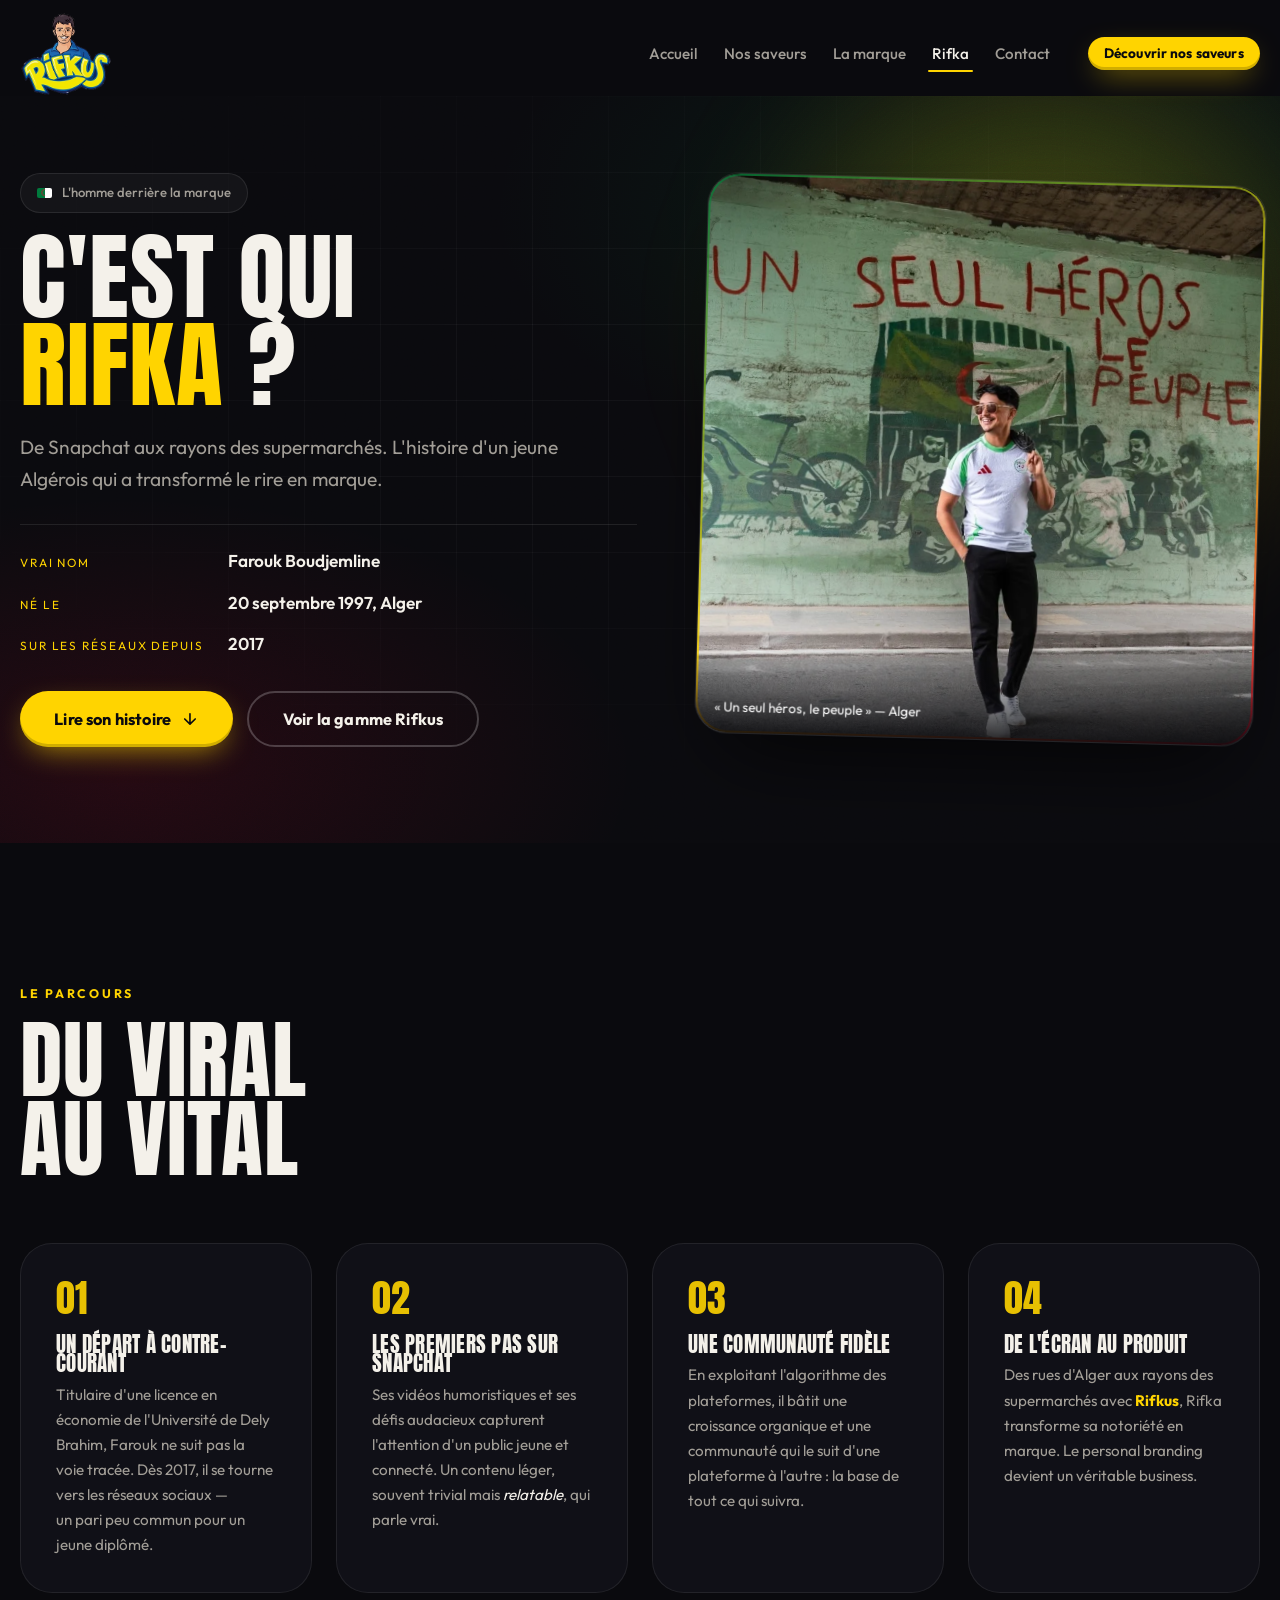
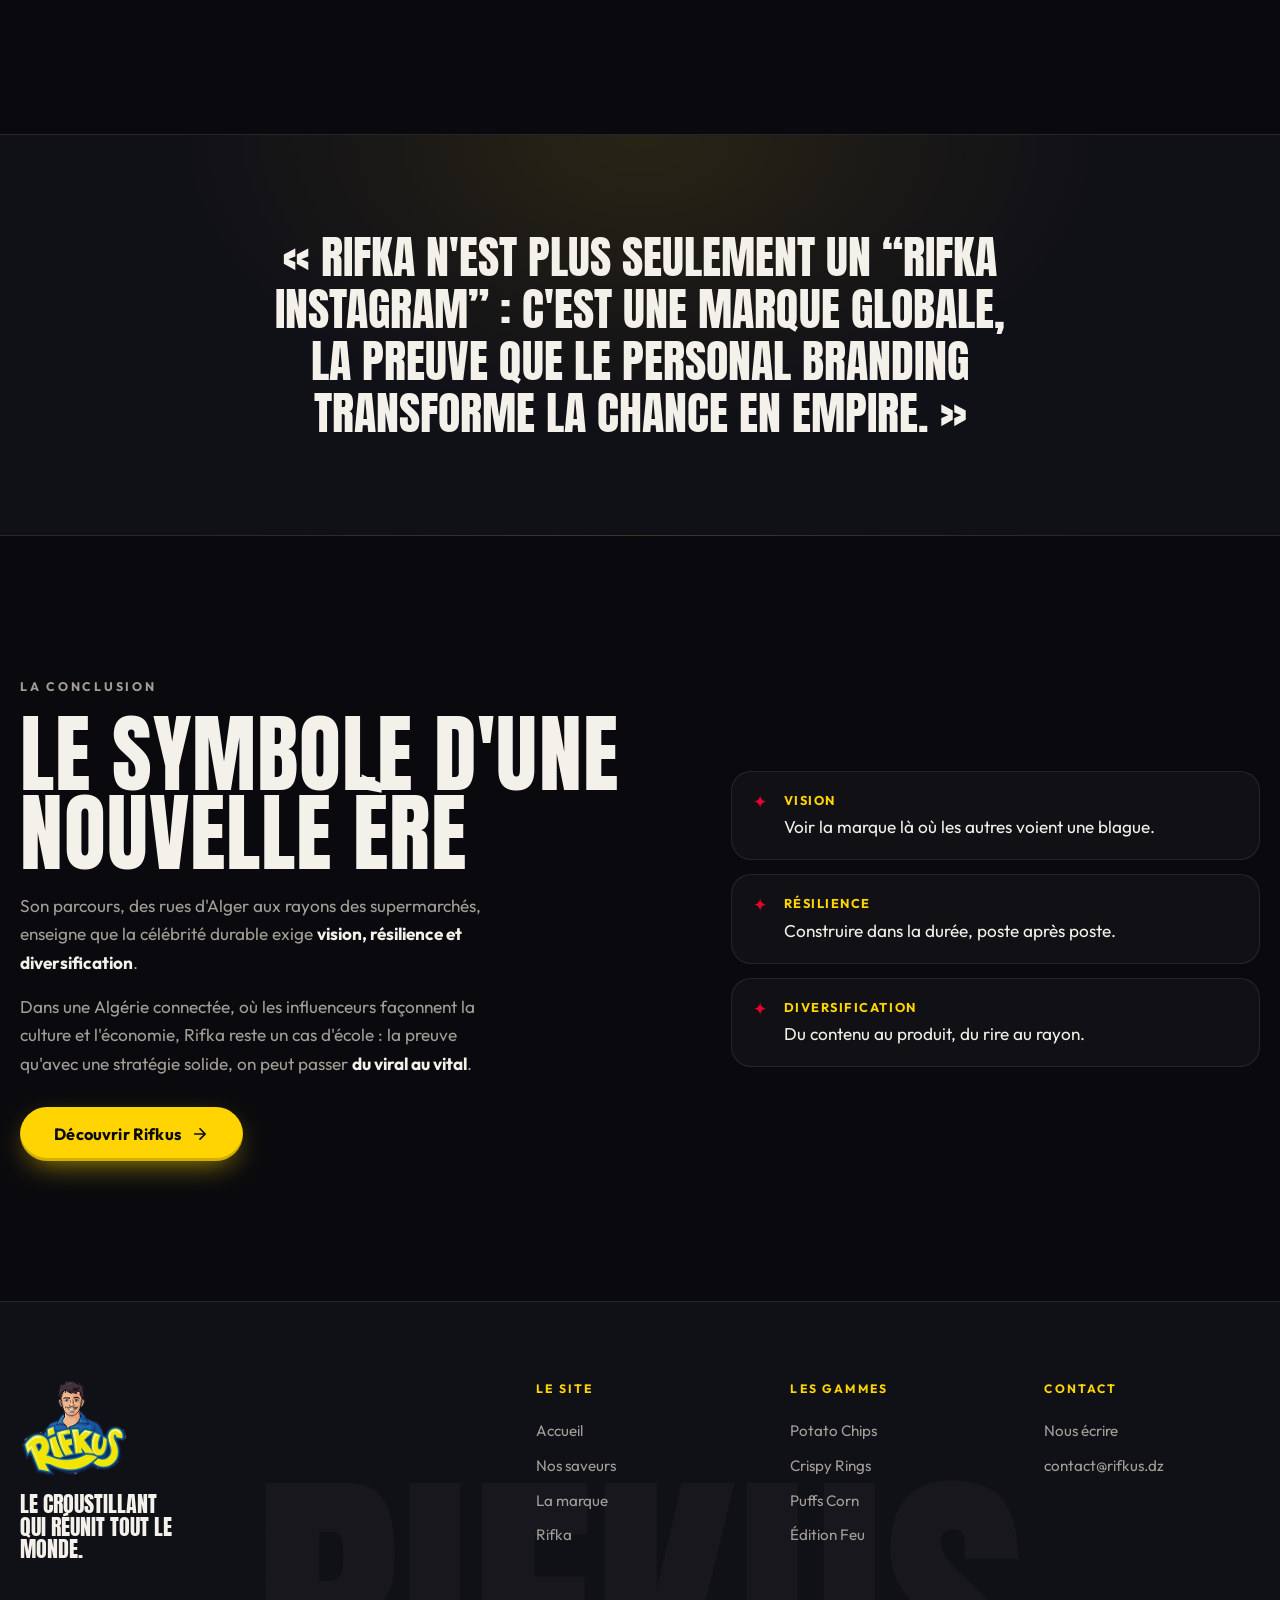
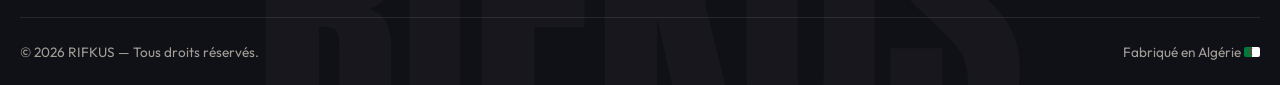
==== rifka.html @ 6d015efa "Ajoute une page dédiée au fondateur Rifka Nouvelle page rifka.html (+ rifka.css, rifka.js) racontant" ====
<!DOCTYPE html>
<html lang="fr">
<head>
<meta charset="utf-8">
<meta name="viewport" content="width=device-width, initial-scale=1, viewport-fit=cover">
<title>Rifka — Le fondateur de RIFKUS</title>
<meta name="description" content="Farouk Boudjemline, alias Rifka : de Snapchat aux rayons des supermarchés avec RIFKUS. L'histoire du créateur derrière la marque.">
<meta name="theme-color" content="#0B0B0F">

<meta property="og:type" content="profile">
<meta property="og:site_name" content="RIFKUS">
<meta property="og:title" content="Rifka — Le fondateur de RIFKUS">
<meta property="og:description" content="De Snapchat aux rayons des supermarchés avec RIFKUS. L'histoire de Farouk Boudjemline, alias Rifka.">
<meta property="og:image" content="assets/img/kv/rifka-portrait.webp">
<meta property="og:locale" content="fr_DZ">

<link rel="icon" href="assets/img/favicon.svg" type="image/svg+xml">
<link rel="apple-touch-icon" href="assets/img/logo-rifkus.webp">

<link rel="preconnect" href="https://fonts.googleapis.com">
<link rel="preconnect" href="https://fonts.gstatic.com" crossorigin>
<link rel="preload" as="image" href="assets/img/kv/rifka-portrait.webp" fetchpriority="high">
<link href="https://fonts.googleapis.com/css2?family=Anton&family=Outfit:wght@300;400;500;600;700;800&display=swap" rel="stylesheet">

<link rel="stylesheet" href="assets/css/base.css">
<link rel="stylesheet" href="assets/css/layout.css">
<link rel="stylesheet" href="assets/css/sections.css">
<link rel="stylesheet" href="assets/css/rifka.css">

<script type="application/ld+json">
{
  "@context": "https://schema.org",
  "@type": "Person",
  "name": "Farouk Boudjemline",
  "alternateName": "Rifka",
  "birthDate": "1997-09-20",
  "birthPlace": "Alger, Algérie",
  "nationality": "DZ",
  "jobTitle": "Créateur de contenu et fondateur de RIFKUS",
  "alumniOf": "Université de Dely Brahim",
  "image": "assets/img/kv/rifka-portrait.webp"
}
</script>
</head>

<body class="page-rifka">

<a class="skip-link" href="#bio">Aller au contenu</a>

<!-- ══════════════════════════════ NAVBAR ══════════════════════════════ -->
<header class="nav is-stuck" id="nav">
  <div class="nav__inner shell">
    <a class="nav__brand" href="index.html" aria-label="RIFKUS — accueil">
      <img src="assets/img/logo-rifkus.webp" alt="RIFKUS" width="249" height="226">
    </a>

    <nav class="nav__links" id="navLinks" aria-label="Navigation principale">
      <a href="index.html" class="nav__link">Accueil</a>
      <a href="index.html#saveurs" class="nav__link">Nos saveurs</a>
      <a href="index.html#marque" class="nav__link">La marque</a>
      <a href="rifka.html" class="nav__link is-active">Rifka</a>
      <a href="index.html#contact" class="nav__link">Contact</a>
      <a href="index.html#saveurs" class="btn btn--primary btn--sm nav__cta">Découvrir nos saveurs</a>
    </nav>

    <button class="nav__burger" id="navBurger" aria-label="Ouvrir le menu" aria-expanded="false" aria-controls="navLinks">
      <span></span><span></span><span></span>
    </button>
  </div>
</header>

<main>

<!-- ═══════════════════════════════ HERO ═══════════════════════════════ -->
<section class="rifka-hero" id="accueil">
  <div class="hero__glow" aria-hidden="true"></div>
  <div class="hero__grid-lines" aria-hidden="true"></div>

  <div class="shell rifka-hero__inner">
    <div class="rifka-hero__copy">
      <p class="rifka-hero__eyebrow anim" data-anim="up">
        <span class="flag" aria-hidden="true"></span> L'homme derrière la marque
      </p>
      <h1 class="rifka-hero__title anim" data-anim="chars" data-delay="60">
        C'est qui<br><em>Rifka</em>&nbsp;?
      </h1>
      <p class="rifka-hero__sub anim" data-anim="up" data-delay="380">
        De Snapchat aux rayons des supermarchés. L'histoire d'un jeune Algérois
        qui a transformé le rire en marque.
      </p>
      <dl class="rifka-facts anim" data-anim="up" data-delay="460">
        <div><dt>Vrai nom</dt><dd>Farouk Boudjemline</dd></div>
        <div><dt>Né le</dt><dd>20 septembre 1997, Alger</dd></div>
        <div><dt>Sur les réseaux depuis</dt><dd>2017</dd></div>
      </dl>
      <div class="rifka-hero__actions anim" data-anim="up" data-delay="540">
        <a href="#bio" class="btn btn--primary btn--lg magnetic">
          Lire son histoire
          <svg viewBox="0 0 24 24" aria-hidden="true"><path d="M12 5v13M5 12l7 7 7-7"/></svg>
        </a>
        <a href="index.html#saveurs" class="btn btn--ghost btn--lg">Voir la gamme Rifkus</a>
      </div>
    </div>

    <figure class="rifka-hero__photo anim" data-anim="card" data-delay="200">
      <img src="assets/img/kv/rifka-portrait.webp"
           alt="Rifka devant la fresque « Un seul héros, le peuple » à Alger"
           width="814" height="817" fetchpriority="high">
      <figcaption>« Un seul héros, le peuple » — Alger</figcaption>
    </figure>
  </div>
</section>

<!-- ═════════════════════════════ BIOGRAPHIE ═════════════════════════════ -->
<section class="rifka-bio section" id="bio">
  <div class="shell">
    <header class="section__head">
      <p class="section__kicker anim" data-anim="up">Le parcours</p>
      <h2 class="section__title anim" data-anim="words">Du viral<br>au vital</h2>
    </header>

    <div class="rifka-bio__grid">
      <article class="rifka-step anim" data-anim="card">
        <span class="rifka-step__num" aria-hidden="true">01</span>
        <h3>Un départ à contre-courant</h3>
        <p>
          Titulaire d'une licence en économie de l'Université de Dely Brahim,
          Farouk ne suit pas la voie tracée. Dès 2017, il se tourne vers les
          réseaux sociaux&nbsp;— un pari peu commun pour un jeune diplômé.
        </p>
      </article>

      <article class="rifka-step anim" data-anim="card" data-delay="90">
        <span class="rifka-step__num" aria-hidden="true">02</span>
        <h3>Les premiers pas sur Snapchat</h3>
        <p>
          Ses vidéos humoristiques et ses défis audacieux capturent l'attention
          d'un public jeune et connecté. Un contenu léger, souvent trivial mais
          <em>relatable</em>, qui parle vrai.
        </p>
      </article>

      <article class="rifka-step anim" data-anim="card" data-delay="180">
        <span class="rifka-step__num" aria-hidden="true">03</span>
        <h3>Une communauté fidèle</h3>
        <p>
          En exploitant l'algorithme des plateformes, il bâtit une croissance
          organique et une communauté qui le suit d'une plateforme à l'autre&nbsp;:
          la base de tout ce qui suivra.
        </p>
      </article>

      <article class="rifka-step anim" data-anim="card" data-delay="270">
        <span class="rifka-step__num" aria-hidden="true">04</span>
        <h3>De l'écran au produit</h3>
        <p>
          Des rues d'Alger aux rayons des supermarchés avec <strong>Rifkus</strong>,
          Rifka transforme sa notoriété en marque. Le personal branding devient
          un véritable business.
        </p>
      </article>
    </div>
  </div>
</section>

<!-- ══════════════════════════════ CITATION ══════════════════════════════ -->
<section class="rifka-quote">
  <div class="shell">
    <blockquote class="anim" data-anim="up">
      « Rifka n'est plus seulement un “Rifka Instagram”&nbsp;: c'est une marque
      globale, la preuve que le personal branding transforme la chance en empire. »
    </blockquote>
  </div>
</section>

<!-- ═══════════════════════════════ SYMBOLE ═══════════════════════════════ -->
<section class="rifka-symbole section">
  <div class="shell rifka-symbole__inner">
    <div class="rifka-symbole__text anim" data-anim="up">
      <p class="section__kicker">La conclusion</p>
      <h2 class="section__title">Le symbole d'une<br>nouvelle ère</h2>
      <p>
        Son parcours, des rues d'Alger aux rayons des supermarchés, enseigne
        que la célébrité durable exige <strong>vision, résilience et
        diversification</strong>.
      </p>
      <p>
        Dans une Algérie connectée, où les influenceurs façonnent la culture et
        l'économie, Rifka reste un cas d'école&nbsp;: la preuve qu'avec une
        stratégie solide, on peut passer <strong>du viral au vital</strong>.
      </p>
      <a href="index.html#saveurs" class="btn btn--primary btn--lg magnetic">
        Découvrir Rifkus
        <svg viewBox="0 0 24 24" aria-hidden="true"><path d="M5 12h13M12 5l7 7-7 7"/></svg>
      </a>
    </div>

    <ul class="rifka-values anim" data-anim="card" data-delay="120">
      <li><span aria-hidden="true">✦</span><div><strong>Vision</strong>Voir la marque là où les autres voient une blague.</div></li>
      <li><span aria-hidden="true">✦</span><div><strong>Résilience</strong>Construire dans la durée, poste après poste.</div></li>
      <li><span aria-hidden="true">✦</span><div><strong>Diversification</strong>Du contenu au produit, du rire au rayon.</div></li>
    </ul>
  </div>
</section>

</main>

<!-- ═══════════════════════════════ FOOTER ═══════════════════════════════ -->
<footer class="footer">
  <div class="shell footer__inner">
    <div class="footer__brand">
      <img src="assets/img/logo-rifkus.webp" alt="RIFKUS" width="249" height="226" loading="lazy">
      <p>Le croustillant qui réunit tout le monde.</p>
    </div>
    <nav class="footer__nav" aria-label="Pied de page">
      <div>
        <h4>Le site</h4>
        <a href="index.html">Accueil</a>
        <a href="index.html#saveurs">Nos saveurs</a>
        <a href="index.html#marque">La marque</a>
        <a href="rifka.html">Rifka</a>
      </div>
      <div>
        <h4>Les gammes</h4>
        <a href="index.html#saveurs">Potato Chips</a>
        <a href="index.html#saveurs">Crispy Rings</a>
        <a href="index.html#saveurs">Puffs Corn</a>
        <a href="index.html#saveurs">Édition Feu</a>
      </div>
      <div>
        <h4>Contact</h4>
        <a href="index.html#contact">Nous écrire</a>
        <a href="mailto:contact@rifkus.dz">contact@rifkus.dz</a>
      </div>
    </nav>
  </div>
  <div class="shell footer__bottom">
    <p>© <span id="year">2026</span> RIFKUS — Tous droits réservés.</p>
    <p class="footer__made">Fabriqué en Algérie <span class="flag" aria-hidden="true"></span></p>
  </div>
</footer>

<script src="assets/js/ui.js"></script>
<script src="assets/js/nav.js"></script>
<script src="assets/js/rifka.js"></script>
</body>
</html>
---- assets/css/base.css ----
/* ═══════════════════════════════════════════════════════════════════════
   RIFKUS — base
   Jetons de design, remise à zéro, typographie, boutons, utilitaires.
   ═══════════════════════════════════════════════════════════════════════ */

:root {
  /* — couleurs de marque, relevées sur le packaging — */
  --yellow:      #FFD400;
  --yellow-soft: #FFE86B;
  --blue:        #0F5FD1;
  --blue-deep:   #062E6B;
  --red:         #E4032E;

  /* — neutres — */
  --ink:         #0A0A0E;
  --ink-2:       #101017;
  --ink-3:       #17171F;
  --cream:       #FFF6E7;
  --cream-2:     #F6E9D4;
  --white:       #FFFFFF;

  /* — sémantique (mode sombre par défaut) — */
  --bg:          var(--ink);
  --surface:     var(--ink-2);
  --text:        #F4F1EA;
  --text-dim:    #A29E97;
  --line:        rgb(255 255 255 / .09);

  /* — rythme — */
  --shell:       1240px;
  --gap:         clamp(1rem, 2.4vw, 1.75rem);
  --section-y:   clamp(4.5rem, 11vw, 9rem);
  --r-sm:        12px;
  --r-md:        20px;
  --r-lg:        32px;
  --r-xl:        44px;

  /* — mouvement — */
  --ease:        cubic-bezier(.22, 1, .36, 1);
  --ease-out:    cubic-bezier(.16, 1, .3, 1);
  --dur:         .55s;

  /* — élévation — */
  --shadow-sm:   0 2px 8px rgb(0 0 0 / .25);
  --shadow-md:   0 18px 40px -18px rgb(0 0 0 / .65);
  --shadow-lg:   0 40px 90px -30px rgb(0 0 0 / .8);

  /* grain, réutilisé en superposition sur les grands aplats */
  --noise: url("data:image/svg+xml,%3Csvg xmlns='http://www.w3.org/2000/svg' width='180' height='180'%3E%3Cfilter id='n'%3E%3CfeTurbulence type='fractalNoise' baseFrequency='.85' numOctaves='3' stitchTiles='stitch'/%3E%3C/filter%3E%3Crect width='100%25' height='100%25' filter='url(%23n)' opacity='.35'/%3E%3C/svg%3E");
}

/* ─────────────────────────── remise à zéro ─────────────────────────── */

*, *::before, *::after { box-sizing: border-box; }

* { margin: 0; }

html {
  -webkit-text-size-adjust: 100%;
  scroll-behavior: smooth;
  scroll-padding-top: 88px;
  /* le bandeau incliné déborde volontairement : on rogne sans créer de
     conteneur de défilement (contrairement à `hidden`) */
  overflow-x: clip;
}

body {
  background: var(--bg);
  color: var(--text);
  font: 400 clamp(1rem, .96rem + .2vw, 1.075rem)/1.65 'Outfit', system-ui, -apple-system, 'Segoe UI', Roboto, sans-serif;
  -webkit-font-smoothing: antialiased;
  text-rendering: optimizeLegibility;
  /* `clip` et non `hidden` : `hidden` ferait du body un conteneur de
     défilement, ce qui casserait `position: sticky` sur ses descendants */
  overflow-x: clip;
}

body.is-locked { overflow: hidden; }

img, svg, video, canvas { display: block; max-width: 100%; }
img { height: auto; }

/* indispensable : sans cela un `display:grid/flex` défini plus bas écrase la
   règle navigateur `[hidden] { display:none }` et l'élément reste affiché */
[hidden] { display: none !important; }

button, input, select, textarea { font: inherit; color: inherit; }
button { background: none; border: 0; cursor: pointer; }

a { color: inherit; text-decoration: none; }

ul, ol { list-style: none; padding: 0; }

:focus-visible {
  outline: 3px solid var(--yellow);
  outline-offset: 3px;
  border-radius: 4px;
}

::selection { background: var(--yellow); color: var(--ink); }

/* ───────────────────────────── typographie ───────────────────────────── */

.display,
h1, h2, h3,
.section__title,
.hero__title {
  font-family: 'Anton', 'Arial Narrow', 'Haettenschweiler', Impact, sans-serif;
  font-weight: 400;
  line-height: .92;
  letter-spacing: .012em;
  text-transform: uppercase;
}

h4 { font-family: 'Outfit', sans-serif; }

/* ───────────────────────────── enveloppe ───────────────────────────── */

.shell {
  width: min(100% - 2.5rem, var(--shell));
  margin-inline: auto;
}

.section { padding-block: var(--section-y); position: relative; }

.section__head { max-width: 46rem; margin-bottom: clamp(2.5rem, 5vw, 4rem); }
.section__head--center { margin-inline: auto; text-align: center; }

.section__kicker {
  font-size: .78rem;
  font-weight: 700;
  letter-spacing: .22em;
  text-transform: uppercase;
  color: var(--yellow);
  margin-bottom: 1rem;
}

.section__title {
  font-size: clamp(2.6rem, 7.4vw, 5.4rem);
  margin-bottom: 1.1rem;
}

.section__lead {
  color: var(--text-dim);
  font-size: clamp(1.02rem, 1vw + .7rem, 1.2rem);
  max-width: 40rem;
}
.section__head--center .section__lead { margin-inline: auto; }

/* ─────────────────────────────── boutons ─────────────────────────────── */

.btn {
  --btn-bg: var(--yellow);
  --btn-fg: var(--ink);
  position: relative;
  display: inline-flex;
  align-items: center;
  justify-content: center;
  gap: .6em;
  padding: .95em 1.7em;
  border-radius: 999px;
  background: var(--btn-bg);
  color: var(--btn-fg);
  font-weight: 700;
  font-size: .95rem;
  letter-spacing: .01em;
  line-height: 1;
  white-space: nowrap;
  isolation: isolate;
  overflow: hidden;
  transition: transform .35s var(--ease), box-shadow .35s var(--ease), color .3s;
}

.btn svg {
  width: 1.1em; height: 1.1em;
  fill: none; stroke: currentColor; stroke-width: 2.2;
  stroke-linecap: round; stroke-linejoin: round;
  transition: transform .35s var(--ease);
}

/* voile qui balaie le bouton au survol */
.btn::before {
  content: '';
  position: absolute;
  inset: 0;
  z-index: -1;
  background: linear-gradient(100deg, transparent 20%, rgb(255 255 255 / .55) 50%, transparent 80%);
  transform: translateX(-120%);
  transition: transform .7s var(--ease);
}

.btn:hover { transform: translateY(-2px); }
.btn:hover::before { transform: translateX(120%); }
.btn:hover svg { transform: translateX(4px); }
.btn:active { transform: translateY(0) scale(.98); }

.btn--primary {
  box-shadow: 0 10px 30px -10px rgb(255 212 0 / .7), inset 0 -3px 0 rgb(0 0 0 / .18);
}
.btn--primary:hover { box-shadow: 0 18px 44px -12px rgb(255 212 0 / .85), inset 0 -3px 0 rgb(0 0 0 / .18); }

.btn--ghost {
  --btn-bg: transparent;
  --btn-fg: var(--text);
  border: 2px solid rgb(255 255 255 / .22);
  backdrop-filter: blur(6px);
}
.btn--ghost:hover { border-color: var(--yellow); color: var(--yellow); }
.btn--ghost::before { display: none; }

.btn--sm { padding: .7em 1.2em; font-size: .85rem; }
.btn--lg { padding: 1.1em 2.1em; font-size: 1.02rem; }

/* ────────────────────── animations d'apparition ────────────────────── */

.anim { opacity: 0; will-change: transform, opacity; }

.anim[data-anim='up']   { transform: translateY(28px); }
.anim[data-anim='card'] { transform: translateY(40px) scale(.97); }

.anim.is-in {
  opacity: 1;
  transform: none;
  transition:
    opacity .75s var(--ease-out) var(--d, 0ms),
    transform .95s var(--ease-out) var(--d, 0ms);
}

/* headline découpée en mots / lettres par ui.js */
.anim[data-anim='words'],
.anim[data-anim='chars'] { opacity: 1; }

/* Un `.split` enveloppe un mot entier. Le rembourrage vertical (compensé par
   une marge négative) agrandit la zone de découpe sans bouger la mise en page :
   sans lui, `overflow:hidden` rognerait les accents (RÉUNIT -> REUNIT). */
.split {
  display: inline-block;
  overflow: hidden;
  vertical-align: top;
  padding-block: .22em;
  margin-block: -.22em;
}
.split > i {
  display: inline-block;
  font-style: inherit;
  transform: translateY(140%);
  opacity: 0;
}
.is-in .split > i {
  transform: none;
  opacity: 1;
  transition: transform .85s var(--ease-out) var(--d, 0ms), opacity .5s linear var(--d, 0ms);
}

/* flottement des sachets */
@keyframes float {
  0%, 100% { transform: translate3d(0, 0, 0) rotate(var(--rot, 0deg)); }
  50%      { transform: translate3d(0, -22px, 0) rotate(calc(var(--rot, 0deg) + 2.5deg)); }
}
.float { animation: float var(--float-dur, 7s) ease-in-out var(--float-delay, 0s) infinite; }

/* ───────────────────────────── utilitaires ───────────────────────────── */

.skip-link {
  position: fixed;
  top: .75rem; left: .75rem;
  z-index: 200;
  padding: .7rem 1.1rem;
  background: var(--yellow);
  color: var(--ink);
  font-weight: 700;
  border-radius: 999px;
  transform: translateY(-160%);
  transition: transform .3s var(--ease);
}
.skip-link:focus-visible { transform: none; }

.flag {
  display: inline-block;
  width: 1.15em; height: .78em;
  border-radius: 2px;
  background: linear-gradient(90deg, #007A3D 50%, #fff 50%);
  position: relative;
  vertical-align: -.05em;
}
.flag::after {
  content: '☾';
  position: absolute;
  inset: 0;
  display: grid;
  place-items: center;
  color: var(--red);
  font-size: .7em;
  line-height: 1;
}

.count { font-variant-numeric: tabular-nums; }

/* ───────────────────── préférence : moins d'animation ───────────────────── */

@media (prefers-reduced-motion: reduce) {
  html { scroll-behavior: auto; }
  *, *::before, *::after {
    animation-duration: .001ms !important;
    animation-iteration-count: 1 !important;
    transition-duration: .001ms !important;
  }
  .anim { opacity: 1 !important; transform: none !important; }
  .split > i { transform: none !important; opacity: 1 !important; }
}
---- assets/css/layout.css ----
/* ═══════════════════════════════════════════════════════════════════════
   RIFKUS — layout
   Écran d'ouverture, navbar, bandeau défilant, footer, fiche produit.
   ═══════════════════════════════════════════════════════════════════════ */

/* ═════════════════════════ ÉCRAN D'OUVERTURE ═════════════════════════ */

.preloader {
  position: fixed;
  inset: 0;
  z-index: 300;
  display: grid;
  place-items: center;
  background: var(--ink);
  transition: opacity .6s var(--ease), visibility .6s;
}
.preloader::after {
  content: '';
  position: absolute;
  inset: 0;
  background:
    radial-gradient(60% 50% at 50% 45%, rgb(255 212 0 / .16), transparent 70%),
    var(--noise);
  background-blend-mode: normal, overlay;
  pointer-events: none;
}

.preloader__inner { display: grid; justify-items: center; gap: 1.5rem; position: relative; z-index: 1; }

.preloader__logo {
  width: clamp(120px, 26vw, 168px);
  animation: preLogo 1s var(--ease) both;
}
@keyframes preLogo {
  from { opacity: 0; transform: scale(.72) translateY(14px); }
  to   { opacity: 1; transform: none; }
}

.preloader__word {
  display: flex;
  gap: .04em;
  font-family: 'Anton', Impact, sans-serif;
  font-size: clamp(.9rem, 3.2vw, 1.35rem);
  letter-spacing: .34em;
  text-transform: uppercase;
  color: var(--yellow);
  padding-left: .34em;
}
.preloader__word span {
  animation: preLetter .7s var(--ease-out) both;
  animation-delay: calc(.24s + var(--i, 0) * .045s);
}
@keyframes preLetter {
  from { opacity: 0; transform: translateY(90%) rotate(8deg); }
  to   { opacity: 1; transform: none; }
}

.preloader__bar {
  width: min(220px, 46vw);
  height: 3px;
  border-radius: 999px;
  background: rgb(255 255 255 / .12);
  overflow: hidden;
}
.preloader__bar i {
  display: block;
  height: 100%;
  width: 100%;
  border-radius: inherit;
  background: linear-gradient(90deg, var(--yellow), var(--red));
  transform-origin: left;
  animation: preBar 1.35s var(--ease-out) .1s both;
}
@keyframes preBar { from { transform: scaleX(0); } to { transform: scaleX(1); } }

body.is-ready .preloader { opacity: 0; visibility: hidden; }

/* le contenu attend la fin de l'ouverture */
body.is-loading main,
body.is-loading .nav { opacity: 0; }
body.is-ready main,
body.is-ready .nav { opacity: 1; transition: opacity .5s var(--ease) .1s; }

/* les entrées du hero sont des animations CSS : on les met en pause tant
   que l'écran d'ouverture est affiché, sinon elles se jouent dans le vide */
body.is-loading main,
body.is-loading main *::before,
body.is-loading main *::after,
body.is-loading main * { animation-play-state: paused !important; }

/* ══════════════════════════════ NAVBAR ══════════════════════════════ */

.nav {
  position: fixed;
  inset: 0 0 auto;
  z-index: 120;
  transition: background .4s var(--ease), backdrop-filter .4s, box-shadow .4s, border-color .4s;
  border-bottom: 1px solid transparent;
}

.nav.is-stuck {
  /* assez opaque pour rester lisible au-dessus des sections crème */
  background: rgb(10 10 14 / .82);
  backdrop-filter: blur(18px) saturate(160%);
  -webkit-backdrop-filter: blur(18px) saturate(160%);
  border-bottom-color: var(--line);
  box-shadow: 0 12px 40px -24px rgb(0 0 0 / .9);
}

.nav__inner {
  display: flex;
  align-items: center;
  justify-content: space-between;
  gap: 1.5rem;
  padding-block: .75rem;
}

.nav__brand {
  position: relative;
  z-index: 2;   /* reste visible par-dessus le panneau du menu mobile */
}
.nav__brand img {
  width: clamp(74px, 8vw, 92px);
  transition: transform .4s var(--ease);
}
.nav__brand:hover img { transform: scale(1.06) rotate(-2deg); }

.nav__links {
  display: flex;
  align-items: center;
  gap: clamp(.35rem, 1.4vw, 1.4rem);
}

.nav__link {
  position: relative;
  padding: .55rem .25rem;
  font-size: .95rem;
  font-weight: 500;
  color: var(--text-dim);
  transition: color .3s;
}
.nav__link::after {
  content: '';
  position: absolute;
  left: 0; right: 0; bottom: .18rem;
  height: 2px;
  border-radius: 2px;
  background: var(--yellow);
  transform: scaleX(0);
  transform-origin: right;
  transition: transform .4s var(--ease);
}
.nav__link:hover, .nav__link.is-active { color: var(--text); }
.nav__link:hover::after, .nav__link.is-active::after { transform: scaleX(1); transform-origin: left; }

.nav__cta { margin-left: clamp(.4rem, 1.5vw, 1rem); }

.nav__burger {
  display: none;
  position: relative;
  z-index: 2;
  width: 44px; height: 44px;
  border-radius: 12px;
  border: 1px solid var(--line);
  background: rgb(255 255 255 / .04);
  padding: 12px 11px;
  flex-direction: column;
  justify-content: space-between;
}
.nav__burger span {
  display: block;
  height: 2px;
  border-radius: 2px;
  background: var(--text);
  transition: transform .35s var(--ease), opacity .25s;
  transform-origin: center;
}
.nav__burger[aria-expanded='true'] span:nth-child(1) { transform: translateY(9px) rotate(45deg); }
.nav__burger[aria-expanded='true'] span:nth-child(2) { opacity: 0; transform: scaleX(.3); }
.nav__burger[aria-expanded='true'] span:nth-child(3) { transform: translateY(-9px) rotate(-45deg); }

@media (max-width: 900px) {
  .nav__burger { display: flex; }

  .nav__links {
    position: fixed;
    inset: 0 0 auto;
    z-index: 1;
    padding: 6rem 1.5rem 2.5rem;
    flex-direction: column;
    align-items: stretch;
    gap: .25rem;
    background: rgb(10 10 14 / .96);
    backdrop-filter: blur(20px);
    -webkit-backdrop-filter: blur(20px);
    border-bottom: 1px solid var(--line);
    border-radius: 0 0 var(--r-lg) var(--r-lg);
    transform: translateY(-102%);
    visibility: hidden;
    transition: transform .5s var(--ease), visibility .5s;
  }
  .nav__links.is-open { transform: none; visibility: visible; }

  .nav__link {
    font-family: 'Anton', Impact, sans-serif;
    font-size: 1.9rem;
    text-transform: uppercase;
    letter-spacing: .01em;
    padding: .5rem 0;
    color: var(--text);
    opacity: 0;
    transform: translateY(18px);
  }
  .nav__links.is-open .nav__link {
    opacity: 1; transform: none;
    transition: opacity .4s var(--ease) calc(.08s + var(--i, 0) * .05s),
                transform .5s var(--ease) calc(.08s + var(--i, 0) * .05s);
  }
  .nav__link::after { display: none; }
  .nav__link.is-active { color: var(--yellow); }

  .nav__cta { margin: 1.2rem 0 0; justify-content: center; }
  .nav__links.is-open .nav__cta { opacity: 1; transform: none; transition-delay: .38s; }
  .nav__cta { opacity: 0; transform: translateY(18px); }
}

/* ══════════════════════════════ FOOTER ══════════════════════════════ */

.footer {
  position: relative;
  background: var(--ink-2);
  border-top: 1px solid var(--line);
  padding-top: clamp(3rem, 6vw, 5rem);
  overflow: hidden;
}
.footer::before {
  content: 'RIFKUS';
  position: absolute;
  left: 50%; bottom: -.18em;
  transform: translateX(-50%);
  font-family: 'Anton', Impact, sans-serif;
  font-size: clamp(6rem, 24vw, 20rem);
  line-height: .8;
  color: rgb(255 255 255 / .028);
  pointer-events: none;
  user-select: none;
  white-space: nowrap;
}

.footer__inner {
  position: relative;
  display: grid;
  grid-template-columns: minmax(0, 1fr) minmax(0, 1.6fr);
  gap: clamp(2rem, 5vw, 4rem);
  padding-bottom: clamp(2.5rem, 5vw, 3.5rem);
}

.footer__brand img { width: 108px; margin-bottom: 1rem; }
.footer__brand p {
  font-family: 'Anton', Impact, sans-serif;
  font-size: 1.35rem;
  line-height: 1.05;
  text-transform: uppercase;
  max-width: 14ch;
}

.footer__nav {
  display: grid;
  grid-template-columns: repeat(auto-fit, minmax(150px, 1fr));
  gap: clamp(1.5rem, 3vw, 2.5rem);
}
.footer__nav h4 {
  font-size: .76rem;
  font-weight: 700;
  letter-spacing: .18em;
  text-transform: uppercase;
  color: var(--yellow);
  margin-bottom: .9rem;
}
.footer__nav a {
  display: block;
  padding: .3rem 0;
  color: var(--text-dim);
  font-size: .95rem;
  transition: color .25s, transform .25s var(--ease);
}
.footer__nav a:hover { color: var(--text); transform: translateX(4px); }

.footer__bottom {
  position: relative;
  display: flex;
  flex-wrap: wrap;
  gap: 1rem;
  justify-content: space-between;
  padding-block: 1.4rem;
  border-top: 1px solid var(--line);
  font-size: .85rem;
  color: var(--text-dim);
}

@media (max-width: 760px) {
  .footer__inner { grid-template-columns: 1fr; }
}

/* ═══════════════════════ MODALE — FICHE PRODUIT ═══════════════════════ */

.modal {
  position: fixed;
  inset: 0;
  z-index: 200;
  display: grid;
  place-items: center;
  padding: clamp(1rem, 4vw, 2.5rem);
}
.modal[hidden] { display: none; }

.modal__backdrop {
  position: absolute;
  inset: 0;
  background: rgb(5 5 8 / .78);
  backdrop-filter: blur(10px);
  -webkit-backdrop-filter: blur(10px);
  opacity: 0;
  transition: opacity .4s var(--ease);
}
.modal.is-open .modal__backdrop { opacity: 1; }

.modal__panel {
  position: relative;
  display: grid;
  grid-template-columns: minmax(0, .85fr) minmax(0, 1fr);
  align-items: center;
  gap: clamp(1rem, 3vw, 2.5rem);
  width: min(100%, 900px);
  max-height: min(88svh, 720px);
  overflow: auto;
  padding: clamp(1.5rem, 4vw, 2.75rem);
  border-radius: var(--r-lg);
  border: 1px solid rgb(255 255 255 / .1);
  background:
    radial-gradient(120% 90% at 15% 0%, color-mix(in srgb, var(--f, var(--yellow)) 30%, transparent), transparent 60%),
    var(--ink-2);
  box-shadow: var(--shadow-lg);
  opacity: 0;
  transform: translateY(24px) scale(.96);
  transition: opacity .45s var(--ease), transform .55s var(--ease);
}
.modal.is-open .modal__panel { opacity: 1; transform: none; }

.modal__close {
  position: absolute;
  top: .9rem; right: .9rem;
  z-index: 3;
  width: 42px; height: 42px;
  display: grid;
  place-items: center;
  border-radius: 50%;
  border: 1px solid var(--line);
  background: rgb(255 255 255 / .07);
  transition: background .25s, transform .3s var(--ease);
}
.modal__close:hover { background: var(--yellow); color: var(--ink); transform: rotate(90deg); }
.modal__close svg {
  width: 18px; height: 18px;
  fill: none; stroke: currentColor; stroke-width: 2.4; stroke-linecap: round;
}

.modal__media { position: relative; display: grid; place-items: center; padding: 1rem; }
.modal__media img {
  position: relative;
  width: min(100%, 260px);
  height: auto;
  filter: drop-shadow(0 30px 45px rgb(0 0 0 / .6));
  animation: modalPack .8s var(--ease-out) both;
}
@keyframes modalPack {
  from { opacity: 0; transform: translateY(26px) rotate(-6deg) scale(.9); }
  to   { opacity: 1; transform: none; }
}
.modal__halo {
  position: absolute;
  inset: 8%;
  border-radius: 50%;
  background: radial-gradient(circle, color-mix(in srgb, var(--f, var(--yellow)) 55%, transparent), transparent 68%);
  filter: blur(26px);
}

.modal__range {
  font-size: .74rem;
  font-weight: 700;
  letter-spacing: .2em;
  text-transform: uppercase;
  color: var(--f, var(--yellow));
  margin-bottom: .6rem;
}
.modal__name { font-size: clamp(2rem, 5vw, 3rem); margin-bottom: .8rem; }
.modal__desc { color: var(--text-dim); margin-bottom: 1.5rem; }

.modal__specs { display: grid; gap: .75rem; margin-bottom: 1.6rem; }
.modal__specs > div {
  display: flex;
  align-items: center;
  justify-content: space-between;
  gap: 1rem;
  padding-bottom: .7rem;
  border-bottom: 1px solid var(--line);
}
.modal__specs dt { font-size: .85rem; color: var(--text-dim); }
.modal__specs dd { font-weight: 600; }

.heat { display: flex; gap: .28rem; }
.heat span {
  width: 20px; height: 20px;
  display: grid; place-items: center;
  font-size: .9rem;
  filter: grayscale(1) opacity(.32);
}
.heat span.on { filter: none; }

.modal__nav { display: flex; gap: .6rem; flex-wrap: wrap; }

@media (max-width: 720px) {
  .modal__panel { grid-template-columns: 1fr; text-align: center; }
  .modal__media img { width: min(58%, 190px); }
  .modal__specs > div { justify-content: center; gap: 1.5rem; }
  .modal__nav { justify-content: center; }
}
---- assets/css/sections.css ----
/* ═══════════════════════════════════════════════════════════════════════
   RIFKUS — sections
   Hero, saveurs, promesse, mood, storytelling, presse, contact.
   ═══════════════════════════════════════════════════════════════════════ */

/* ═════════════════════════════════ HERO ═════════════════════════════════ */

.hero {
  position: relative;
  min-height: 100svh;
  display: flex;
  align-items: center;
  padding-block: clamp(6rem, 12vh, 8rem) clamp(3rem, 7vh, 5rem);
  overflow: hidden;
  isolation: isolate;
  background:
    radial-gradient(90% 70% at 78% 18%, rgb(255 212 0 / .13), transparent 62%),
    radial-gradient(70% 60% at 12% 88%, rgb(15 95 209 / .16), transparent 66%),
    var(--ink);
}

.hero::after {           /* grain */
  content: '';
  position: absolute;
  inset: 0;
  z-index: -1;
  background: var(--noise);
  opacity: .5;
  mix-blend-mode: overlay;
  pointer-events: none;
}

/* chips floutées fondues dans le fond : le noir du JPEG disparaît en mode
   « screen » sur le hero sombre, seules les chips lumineuses transparaissent */
.hero__chips {
  position: absolute;
  z-index: -1;
  left: 50%;
  bottom: -6%;
  translate: -50% 0;
  width: min(120%, 1500px);
  aspect-ratio: 1500 / 1000;
  background: url('../img/kv/hero-chips-a.webp') center/contain no-repeat;
  filter: blur(3px) saturate(.85);
  mix-blend-mode: screen;
  opacity: .5;
  pointer-events: none;
  animation: chipsFloat 16s ease-in-out infinite alternate;
}
@keyframes chipsFloat {
  from { transform: translateY(0) scale(1); }
  to   { transform: translateY(-14px) scale(1.03); }
}

.hero__particles {
  position: absolute;
  inset: 0;
  z-index: -1;
  width: 100%;
  height: 100%;
  pointer-events: none;
}

.hero__glow {
  position: absolute;
  z-index: -1;
  top: -22%; right: -12%;
  width: min(70vw, 780px);
  aspect-ratio: 1;
  border-radius: 50%;
  background: radial-gradient(circle, rgb(255 212 0 / .3), transparent 62%);
  filter: blur(52px);
  animation: glowDrift 18s ease-in-out infinite alternate;
}
@keyframes glowDrift {
  from { transform: translate3d(0, 0, 0) scale(1); }
  to   { transform: translate3d(-5%, 6%, 0) scale(1.14); }
}

.hero__grid-lines {
  position: absolute;
  inset: 0;
  z-index: -1;
  background-image:
    linear-gradient(rgb(255 255 255 / .035) 1px, transparent 1px),
    linear-gradient(90deg, rgb(255 255 255 / .035) 1px, transparent 1px);
  background-size: 76px 76px;
  mask-image: radial-gradient(80% 70% at 50% 40%, #000 20%, transparent 78%);
  -webkit-mask-image: radial-gradient(80% 70% at 50% 40%, #000 20%, transparent 78%);
}

.hero__inner {
  display: grid;
  grid-template-columns: minmax(0, 1.02fr) minmax(0, 1fr);
  align-items: center;
  gap: clamp(2rem, 5vw, 4rem);
}

.hero__eyebrow {
  display: inline-flex;
  align-items: center;
  gap: .6rem;
  padding: .5rem 1rem;
  margin-bottom: 1.2rem;
  border: 1px solid var(--line);
  border-radius: 999px;
  background: rgb(255 255 255 / .04);
  backdrop-filter: blur(8px);
  font-size: .82rem;
  font-weight: 500;
  letter-spacing: .04em;
  color: var(--text-dim);
}

.hero__title {
  /* calibré pour que « LE CROUSTILLANT » tienne sur une ligne dans la
     colonne de gauche, sans jamais déborder */
  font-size: clamp(2.5rem, 5.4vw, 5.1rem);
  margin-bottom: 1.3rem;
  text-wrap: balance;
}
.hero__title em {
  position: relative;
  display: inline-block;   /* sinon le soulignement se place n'importe où */
  font-style: normal;
  color: var(--yellow);
  -webkit-text-stroke: 0;
}
.hero__title em::after {          /* soulignement tracé à la main */
  content: '';
  position: absolute;
  left: -2%; right: -2%; bottom: -.02em;
  height: .1em;
  border-radius: 999px;
  background: var(--red);
  transform: scaleX(0) rotate(-1deg);
  transform-origin: left;
  animation: underline .9s var(--ease-out) 1.35s forwards;
}
@keyframes underline { to { transform: scaleX(1) rotate(-1deg); } }

.hero__sub {
  max-width: 34rem;
  font-size: clamp(1.02rem, 1vw + .78rem, 1.22rem);
  color: var(--text-dim);
  margin-bottom: 1.8rem;
}
.hero__sub strong { color: var(--yellow); font-weight: 700; }

.hero__actions { display: flex; flex-wrap: wrap; gap: .8rem; margin-bottom: 2rem; }

.hero__stats {
  display: flex;
  flex-wrap: wrap;
  gap: clamp(1.5rem, 4vw, 3rem);
  padding-top: 1.2rem;
  border-top: 1px solid var(--line);
}
.hero__stats dt {
  font-size: .74rem;
  letter-spacing: .18em;
  text-transform: uppercase;
  color: var(--text-dim);
  margin-bottom: .2rem;
}
.hero__stats dd {
  font-family: 'Anton', Impact, sans-serif;
  font-size: clamp(1.8rem, 3.4vw, 2.5rem);
  line-height: 1;
  color: var(--yellow);
}

/* — la scène produit — */

.hero__stage {
  position: relative;
  aspect-ratio: 1 / 1.02;
  display: grid;
  place-items: center;
  transform-style: preserve-3d;
  perspective: 1200px;
}

.hero__halo {
  position: absolute;
  inset: 6%;
  border-radius: 50%;
  background: radial-gradient(circle, rgb(255 212 0 / .34), rgb(228 3 46 / .16) 45%, transparent 68%);
  filter: blur(38px);
  animation: haloPulse 7s ease-in-out infinite;
}
@keyframes haloPulse {
  0%, 100% { transform: scale(1); opacity: .85; }
  50%      { transform: scale(1.09); opacity: 1; }
}

.hero__ring {
  position: absolute;
  inset: 4%;
  border-radius: 50%;
  background: conic-gradient(from 0deg,
    transparent 0deg, rgb(255 212 0 / .55) 40deg, transparent 90deg,
    transparent 180deg, rgb(15 95 209 / .5) 220deg, transparent 280deg);
  mask: radial-gradient(circle, transparent 61%, #000 62%, #000 63.4%, transparent 64.5%);
  -webkit-mask: radial-gradient(circle, transparent 61%, #000 62%, #000 63.4%, transparent 64.5%);
  animation: spin 22s linear infinite;
}
@keyframes spin { to { transform: rotate(360deg); } }

.hero__pack {
  position: absolute;
  height: auto;
  filter: drop-shadow(0 34px 42px rgb(0 0 0 / .58));
  transition: transform .5s var(--ease);
}

.hero__pack--main {
  position: relative;
  width: 60%;
  z-index: 3;
  filter: drop-shadow(0 44px 55px rgb(0 0 0 / .68));
  animation: packIn 1.15s var(--ease-out) .55s both, floatMain 8s ease-in-out 1.8s infinite;
}
@keyframes packIn {
  from { opacity: 0; transform: translateY(60px) rotate(-9deg) scale(.86); }
  to   { opacity: 1; transform: none; }
}
@keyframes floatMain {
  0%, 100% { transform: translate3d(0, 0, 0) rotate(0deg); }
  50%      { transform: translate3d(0, -16px, 0) rotate(1.4deg); }
}

.hero__pack--a { width: 26%; top: 3%;  left: 2%;   --rot: -13deg; --float-dur: 6.5s; z-index: 4; }
.hero__pack--b { width: 30%; top: 4%;  right: -2%; --rot:  11deg; --float-dur: 8s;   --float-delay: .6s; z-index: 2; }
.hero__pack--c { width: 27%; bottom: 4%; left: -3%; --rot:  9deg;  --float-dur: 7.4s; --float-delay: 1.1s; z-index: 4; }
.hero__pack--d { width: 24%; bottom: 6%; right: 3%; --rot: -8deg;  --float-dur: 6.8s; --float-delay: .3s; z-index: 4; }

.hero__pack--a, .hero__pack--b, .hero__pack--c, .hero__pack--d {
  opacity: 0;
  animation:
    satIn .9s var(--ease-out) var(--in-delay, .9s) forwards,
    float var(--float-dur) ease-in-out calc(var(--in-delay, .9s) + .9s) infinite;
}
.hero__pack--a { --in-delay: .95s; }
.hero__pack--b { --in-delay: 1.05s; }
.hero__pack--c { --in-delay: 1.15s; }
.hero__pack--d { --in-delay: 1.25s; }

@keyframes satIn {
  from { opacity: 0; transform: translateY(38px) scale(.8) rotate(var(--rot)); }
  to   { opacity: 1; transform: translateY(0) scale(1) rotate(var(--rot)); }
}

.hero__scroll {
  position: absolute;
  left: 50%; bottom: 3rem;
  transform: translateX(-50%);
  width: 26px; height: 42px;
  border: 2px solid rgb(255 255 255 / .22);
  border-radius: 999px;
  display: grid;
  justify-items: center;
  padding-top: 7px;
}
.hero__scroll span {
  width: 4px; height: 8px;
  border-radius: 999px;
  background: var(--yellow);
  animation: scrollDot 1.9s var(--ease) infinite;
}
@keyframes scrollDot {
  0%   { transform: translateY(0); opacity: 0; }
  35%  { opacity: 1; }
  100% { transform: translateY(15px); opacity: 0; }
}

@media (max-width: 980px) {
  .hero { min-height: auto; }
  .hero__inner { grid-template-columns: 1fr; text-align: center; }
  .hero__copy { order: 2; }
  .hero__stage { order: 1; width: min(100%, 460px); margin-inline: auto; }
  .hero__eyebrow, .hero__actions, .hero__stats { justify-content: center; }
  .hero__sub { margin-inline: auto; }
  .hero__stats { justify-content: space-around; width: 100%; }
  .hero__scroll { display: none; }
}

@media (max-width: 520px) {
  .hero { padding-block: 5.5rem 2.5rem; }
  .hero__pack--b, .hero__pack--d { display: none; }
  /* scène plus compacte : le texte et les boutons remontent dans l'écran */
  .hero__stage { width: min(100%, 300px); }
  .hero__pack--main { width: 70%; }
  .hero__pack--a { width: 27%; top: 0; left: 0; }
  .hero__pack--c { width: 28%; bottom: 10%; left: -2%; }
}

/* ═══════════════════════════════ SAVEURS ═══════════════════════════════ */

.flavors {
  background:
    radial-gradient(60% 45% at 82% 8%, rgb(15 95 209 / .12), transparent 65%),
    var(--ink);
}

.filters {
  display: flex;
  flex-wrap: wrap;
  gap: .5rem;
  margin-bottom: clamp(2rem, 4vw, 3rem);
}

.filter {
  padding: .6rem 1.15rem;
  border-radius: 999px;
  border: 1px solid var(--line);
  background: rgb(255 255 255 / .03);
  color: var(--text-dim);
  font-size: .88rem;
  font-weight: 600;
  transition: color .3s, background .3s, border-color .3s, transform .3s var(--ease);
}
.filter:hover { color: var(--text); border-color: rgb(255 255 255 / .25); transform: translateY(-2px); }
.filter.is-active {
  background: var(--yellow);
  border-color: var(--yellow);
  color: var(--ink);
  box-shadow: 0 8px 22px -10px rgb(255 212 0 / .8);
}

.flavor-grid {
  display: grid;
  grid-template-columns: repeat(auto-fill, minmax(min(100%, 268px), 1fr));
  gap: clamp(1rem, 2vw, 1.6rem);
}

.flavor-card {
  position: relative;
  display: flex;
  flex-direction: column;
  min-height: 430px;
  padding: 1.5rem;
  border-radius: var(--r-lg);
  border: 1px solid rgb(255 255 255 / .08);
  background: var(--ink-2);
  overflow: hidden;
  isolation: isolate;
  cursor: pointer;
  transition: transform .5s var(--ease), border-color .4s, box-shadow .5s var(--ease);
}

.flavor-card__bg {
  position: absolute;
  inset: 0;
  z-index: -2;
  background:
    radial-gradient(85% 60% at 50% 108%, var(--f), transparent 72%),
    linear-gradient(180deg, transparent 30%, color-mix(in srgb, var(--f-deep) 70%, transparent));
  opacity: .5;
  transition: opacity .5s var(--ease), transform .7s var(--ease);
}

.flavor-card__shine {
  position: absolute;
  inset: -40% -10%;
  z-index: -1;
  background: linear-gradient(104deg, transparent 42%, rgb(255 255 255 / .16) 50%, transparent 58%);
  transform: translateX(-60%);
  opacity: 0;
  transition: transform .9s var(--ease), opacity .4s;
  pointer-events: none;
}

.flavor-card:hover,
.flavor-card:focus-within {
  transform: translateY(-10px);
  border-color: color-mix(in srgb, var(--f) 55%, transparent);
  box-shadow: 0 30px 60px -26px color-mix(in srgb, var(--f) 60%, transparent), var(--shadow-md);
}
.flavor-card:hover .flavor-card__bg { opacity: .95; transform: scale(1.06); }
.flavor-card:hover .flavor-card__shine { transform: translateX(60%); opacity: 1; }

.flavor-card__badge {
  position: absolute;
  top: 1rem; right: 1rem;
  z-index: 2;
  padding: .35rem .75rem;
  border-radius: 999px;
  background: var(--ink);
  border: 1px solid color-mix(in srgb, var(--f) 60%, transparent);
  font-size: .72rem;
  font-weight: 700;
  letter-spacing: .06em;
  text-transform: uppercase;
}

/* hauteur fixe (et non `flex:1`) : sinon un descriptif plus court gonfle la
   zone image et les titres des cartes ne s'alignent plus d'une carte à l'autre */
.flavor-card__media {
  position: relative;
  flex: none;
  height: 236px;
  display: grid;
  place-items: center;
  margin-bottom: 1.1rem;
}
.flavor-card__media::before {         /* socle lumineux */
  content: '';
  position: absolute;
  left: 50%; bottom: 4%;
  translate: -50% 0;
  width: 72%; height: 26%;
  border-radius: 50%;
  background: radial-gradient(circle, color-mix(in srgb, var(--f) 70%, transparent), transparent 70%);
  filter: blur(16px);
  opacity: .6;
  transition: opacity .5s, width .5s var(--ease);
}
.flavor-card:hover .flavor-card__media::before { opacity: 1; width: 88%; }

.flavor-card__media img {
  width: auto;
  max-height: 232px;
  filter: drop-shadow(0 20px 26px rgb(0 0 0 / .55));
  transition: transform .65s var(--ease), filter .5s;
}
.flavor-card:hover .flavor-card__media img {
  transform: translateY(-8px) scale(1.11) rotate(-3deg);
  filter: drop-shadow(0 28px 34px rgb(0 0 0 / .65));
}

.flavor-card__range {
  font-size: .7rem;
  font-weight: 700;
  letter-spacing: .2em;
  text-transform: uppercase;
  color: color-mix(in srgb, var(--f) 75%, white);
  margin-bottom: .4rem;
}
.flavor-card__name { font-size: 1.75rem; margin-bottom: .5rem; }
.flavor-card__desc {
  font-size: .92rem;
  color: var(--text-dim);
  margin-bottom: 1rem;
  text-wrap: pretty;
}

.flavor-card__cta {
  display: inline-flex;
  align-items: center;
  gap: .45rem;
  font-size: .86rem;
  font-weight: 700;
  color: var(--text);
  margin-top: auto;
}
.flavor-card__cta svg {
  width: 1.05em; height: 1.05em;
  fill: none; stroke: currentColor; stroke-width: 2.4;
  stroke-linecap: round; stroke-linejoin: round;
  transition: transform .4s var(--ease);
}
.flavor-card:hover .flavor-card__cta { color: var(--yellow); }
.flavor-card:hover .flavor-card__cta svg { transform: translateX(6px); }

.flavor-card.is-hidden { display: none; }

.flavors__empty { text-align: center; color: var(--text-dim); padding-block: 3rem; }

/* ═══════════════════════════ POURQUOI RIFKUS ═══════════════════════════ */

.why {
  background: var(--cream);
  color: var(--ink);
  border-radius: var(--r-xl) var(--r-xl) 0 0;
  margin-top: -1px;
}
.why .section__kicker { color: var(--red); }
.why .section__lead { color: rgb(10 10 14 / .62); }

.why__grid {
  display: grid;
  grid-template-columns: repeat(auto-fit, minmax(min(100%, 250px), 1fr));
  gap: clamp(1rem, 2vw, 1.5rem);
}

.why__card {
  position: relative;
  padding: clamp(1.6rem, 3vw, 2.2rem);
  border-radius: var(--r-lg);
  background: var(--white);
  border: 1px solid rgb(10 10 14 / .07);
  overflow: hidden;
  transition: transform .5s var(--ease), box-shadow .5s var(--ease);
}
.why__card::before {
  content: '';
  position: absolute;
  inset: auto 0 0 0;
  height: 4px;
  background: linear-gradient(90deg, var(--yellow), var(--red));
  transform: scaleX(0);
  transform-origin: left;
  transition: transform .6s var(--ease);
}
.why__card:hover {
  transform: translateY(-8px);
  box-shadow: 0 26px 50px -24px rgb(10 10 14 / .35);
}
.why__card:hover::before { transform: scaleX(1); }

.why__icon {
  width: 74px; height: 74px;
  display: grid;
  place-items: center;
  margin-bottom: 1.3rem;
  border-radius: 22px;
  background: linear-gradient(150deg, var(--yellow), #FFB800);
  box-shadow: 0 12px 28px -12px rgb(255 184 0 / .9);
  transition: transform .5s var(--ease);
}
.why__card:hover .why__icon { transform: rotate(-8deg) scale(1.08); }
.why__icon svg {
  width: 38px; height: 38px;
  fill: none; stroke: var(--ink); stroke-width: 2.2;
  stroke-linecap: round; stroke-linejoin: round;
}

/* deux lignes réservées pour que les paragraphes restent alignés */
.why__card h3 { font-size: 1.4rem; margin-bottom: .6rem; min-height: 2.3em; }
.why__card p { color: rgb(10 10 14 / .64); font-size: .95rem; text-wrap: pretty; }

.why__num {
  position: absolute;
  top: .6rem; right: 1.1rem;
  font-family: 'Anton', Impact, sans-serif;
  font-size: 3.4rem;
  line-height: 1;
  color: rgb(10 10 14 / .05);
}

/* ══════════════════════════ CHOISIS TON MOOD ══════════════════════════ */

.mood {
  --accent: var(--yellow);
  position: relative;
  background: var(--cream);
  color: var(--ink);
  overflow: hidden;
  transition: background .8s var(--ease);
}
.mood .section__kicker { color: var(--red); transition: color .6s; }
.mood .section__lead { color: rgb(10 10 14 / .62); }

/* la section se teinte de l'humeur choisie */
.mood[data-mood]:not([data-mood='none']) {
  background: color-mix(in srgb, var(--accent) 9%, var(--cream));
}

.mood__aura {
  position: absolute;
  z-index: 0;
  top: 30%; left: 50%;
  translate: -50% -30%;
  width: min(120vw, 1000px);
  aspect-ratio: 1;
  border-radius: 50%;
  background: radial-gradient(circle, color-mix(in srgb, var(--accent) 42%, transparent), transparent 62%);
  filter: blur(70px);
  opacity: 0;
  transition: opacity .9s var(--ease), background .8s var(--ease);
  pointer-events: none;
}
.mood[data-mood]:not([data-mood='none']) .mood__aura { opacity: 1; }
.mood .shell { position: relative; z-index: 1; }

.mood__picker {
  display: flex;
  flex-wrap: wrap;
  justify-content: center;
  gap: .7rem;
  margin-bottom: clamp(2rem, 4vw, 3rem);
}

.mood__btn {
  display: inline-flex;
  align-items: center;
  gap: .55rem;
  padding: .85rem 1.5rem;
  border-radius: 999px;
  border: 2px solid rgb(10 10 14 / .12);
  background: var(--white);
  font-weight: 700;
  font-size: 1rem;
  color: var(--ink);
  transition: transform .35s var(--ease), border-color .3s, background .3s, box-shadow .4s;
}
.mood__btn span { font-size: 1.25em; line-height: 1; transition: transform .4s var(--ease); }
.mood__btn:hover { transform: translateY(-4px); border-color: rgb(10 10 14 / .3); }
.mood__btn:hover span { transform: scale(1.22) rotate(-8deg); }
.mood__btn[aria-pressed='true'] {
  background: var(--accent-btn, var(--ink));
  border-color: var(--accent-btn, var(--ink));
  color: var(--white);
  box-shadow: 0 16px 34px -16px var(--accent-btn, var(--ink));
}

.mood__result { min-height: 300px; display: grid; place-items: center; }

.mood__placeholder {
  padding: 3rem 1rem;
  text-align: center;
  color: rgb(10 10 14 / .48);
  border: 2px dashed rgb(10 10 14 / .16);
  border-radius: var(--r-lg);
  width: min(100%, 620px);
}

.mood__card {
  display: grid;
  grid-template-columns: minmax(0, .7fr) minmax(0, 1fr);
  align-items: center;
  gap: clamp(1.5rem, 4vw, 3rem);
  width: min(100%, 860px);
  padding: clamp(1.5rem, 3.5vw, 2.5rem);
  border-radius: var(--r-lg);
  background: var(--white);
  border: 1px solid rgb(10 10 14 / .08);
  box-shadow: 0 40px 70px -40px rgb(10 10 14 / .45);
  animation: moodIn .7s var(--ease-out) both;
}
@keyframes moodIn {
  from { opacity: 0; transform: translateY(30px) scale(.96); }
  to   { opacity: 1; transform: none; }
}

.mood__pack { position: relative; display: grid; place-items: center; }
.mood__pack img {
  position: relative;
  z-index: 1;
  width: min(100%, 210px);
  filter: drop-shadow(0 24px 30px rgb(0 0 0 / .35));
  animation: moodPack .8s var(--ease-out) .1s both;
}
@keyframes moodPack {
  from { opacity: 0; transform: translateY(24px) rotate(-8deg) scale(.85); }
  to   { opacity: 1; transform: none; }
}
.mood__burst {
  position: absolute;
  inset: -6%;
  border-radius: 50%;
  background: radial-gradient(circle, color-mix(in srgb, var(--accent) 60%, transparent), transparent 66%);
  filter: blur(24px);
  animation: burst .9s var(--ease-out) both;
}
@keyframes burst { from { transform: scale(.4); opacity: 0; } to { transform: scale(1); opacity: 1; } }

.mood__verdict {
  font-family: 'Anton', Impact, sans-serif;
  font-size: clamp(1.35rem, 3.4vw, 2.05rem);
  line-height: 1.05;
  text-transform: uppercase;
  color: var(--accent-btn, var(--ink));
  margin-bottom: .8rem;
}
.mood__flavor { font-size: clamp(1.6rem, 4vw, 2.4rem); margin-bottom: .6rem; }
.mood__desc { color: rgb(10 10 14 / .64); margin-bottom: 1.4rem; }

@media (max-width: 700px) {
  .mood__card { grid-template-columns: 1fr; text-align: center; }
  .mood__pack img { width: min(52%, 170px); }
}

/* ══════════════════════════ STORYTELLING ══════════════════════════ */

.story {
  background: var(--cream);
  color: var(--ink);
  border-radius: 0 0 var(--r-xl) var(--r-xl);
  padding-bottom: calc(var(--section-y) + 2rem);
}
.story .section__kicker { color: var(--red); }

.story__layout {
  display: grid;
  grid-template-columns: repeat(12, 1fr);
  gap: clamp(1rem, 2.2vw, 1.75rem);
  align-items: start;
}

.story__media {
  position: relative;
  border-radius: var(--r-lg);
  overflow: hidden;
  background: var(--ink-2);
  box-shadow: 0 30px 60px -34px rgb(10 10 14 / .55);
}
.story__media img {
  width: 100%;
  height: 100%;
  object-fit: cover;
  transition: transform 1s var(--ease);
}
.story__media:hover img { transform: scale(1.06); }

.story__media figcaption {
  position: absolute;
  inset: auto 0 0 0;
  padding: 2.4rem 1.2rem .95rem;
  background: linear-gradient(transparent, rgb(5 5 8 / .85));
  color: var(--white);
  font-size: .84rem;
  letter-spacing: .02em;
}

/* La colonne de texte est bien plus haute que ce portrait (elle contient la
   photo de campagne). Plutôt que d'étirer le portrait — ce qui l'amputerait
   de près de la moitié de sa largeur — on le rend solidaire du défilement :
   il accompagne la lecture et la colonne ne paraît plus vide. */
.story__media--tall {
  grid-column: span 5;
  aspect-ratio: 4/5;
  position: sticky;
  top: 96px;
  align-self: start;
}
.story__text        { grid-column: span 7; padding-left: clamp(0rem, 1.5vw, 1.5rem); }

/* Visuel de campagne, placé sous la liste dans la colonne de texte : aucun
   format imposé, le cadre prend la hauteur naturelle de l'image — donc zéro
   recadrage, y compris au survol. */
.story__media--full { margin-top: 1.8rem; }
.story__media--full img { height: auto; object-fit: contain; }
.story__media--full:hover img { transform: none; }

.story__quote {
  font-family: 'Anton', Impact, sans-serif;
  font-size: clamp(1.5rem, 3.2vw, 2.35rem);
  line-height: 1.12;
  text-transform: uppercase;
  color: var(--ink);        /* pleine intensité, contrairement aux <p> voisins */
  margin-bottom: 1.4rem;
  text-wrap: balance;
}
.story__quote::first-letter { color: var(--red); }

.story__text p { color: rgb(10 10 14 / .68); margin-bottom: 1rem; max-width: 46ch; }

.story__points { display: grid; gap: .55rem; margin-top: 1.6rem; }
.story__points li {
  display: flex;
  align-items: center;
  gap: .7rem;
  font-weight: 600;
  font-size: .95rem;
}
.story__points span { color: var(--red); }

@media (max-width: 860px) {
  .story__media--tall,
  .story__text { grid-column: 1 / span 12; }
  /* colonnes empilées : plus de hauteur à combler, donc plus de sticky */
  .story__media--tall { aspect-ratio: 5/4; position: static; }
  .story__text { padding-left: 0; }
}

/* — bandeau presse — */

.press {
  display: grid;
  grid-template-columns: minmax(0, 1fr) minmax(0, 1fr);
  align-items: center;
  gap: clamp(1.5rem, 4vw, 3rem);
  margin-top: clamp(2.5rem, 5vw, 4rem);
  padding: clamp(1.2rem, 2.5vw, 1.8rem);
  border-radius: var(--r-lg);
  background: var(--ink);
  color: var(--text);
  box-shadow: 0 40px 70px -40px rgb(10 10 14 / .6);
}
.press__media { border-radius: var(--r-md); overflow: hidden; }
.press__media img { width: 100%; height: 100%; object-fit: cover; }

.press__label {
  font-size: .74rem;
  font-weight: 700;
  letter-spacing: .2em;
  text-transform: uppercase;
  color: var(--yellow);
  margin-bottom: .9rem;
}
.press blockquote {
  font-family: 'Anton', Impact, sans-serif;
  font-size: clamp(1.3rem, 2.6vw, 1.9rem);
  line-height: 1.15;
  text-transform: uppercase;
  margin-bottom: .7rem;
  text-wrap: balance;
}
.press cite { font-style: normal; color: var(--text-dim); font-size: .9rem; }

@media (max-width: 700px) { .press { grid-template-columns: 1fr; } }

/* ═══════════════════════════════ CONTACT ═══════════════════════════════ */

.contact {
  background:
    radial-gradient(60% 50% at 15% 10%, rgb(15 95 209 / .16), transparent 62%),
    radial-gradient(50% 45% at 90% 85%, rgb(255 212 0 / .1), transparent 66%),
    var(--ink);
}

.contact__layout {
  display: grid;
  grid-template-columns: minmax(0, 1fr) minmax(0, 1fr);
  gap: clamp(2rem, 5vw, 4.5rem);
  align-items: start;
}

.contact__cards { display: grid; gap: .8rem; margin-block: 2rem; }
.contact__cards li {
  display: flex;
  align-items: center;
  gap: 1rem;
  padding: 1rem 1.2rem;
  border-radius: var(--r-md);
  border: 1px solid var(--line);
  background: rgb(255 255 255 / .03);
  transition: border-color .3s, transform .35s var(--ease), background .3s;
}
.contact__cards li:hover { border-color: rgb(255 212 0 / .4); transform: translateX(4px); background: rgb(255 255 255 / .05); }
.contact__cards strong { display: block; font-size: .8rem; letter-spacing: .1em; text-transform: uppercase; color: var(--text-dim); margin-bottom: .1rem; }
.contact__cards a, .contact__cards span:not(.contact__ico) { font-weight: 600; }
.contact__cards a:hover { color: var(--yellow); }

.contact__ico {
  flex: none;
  width: 44px; height: 44px;
  display: grid; place-items: center;
  border-radius: 12px;
  background: linear-gradient(150deg, var(--yellow), #FFB800);
}
.contact__ico svg {
  width: 22px; height: 22px;
  fill: none; stroke: var(--ink); stroke-width: 2; stroke-linecap: round; stroke-linejoin: round;
}

.contact__social { display: flex; gap: .6rem; }
.social {
  width: 46px; height: 46px;
  display: grid; place-items: center;
  border-radius: 50%;
  border: 1px solid var(--line);
  background: rgb(255 255 255 / .04);
  transition: background .3s, color .3s, transform .35s var(--ease);
}
.social:hover { background: var(--yellow); color: var(--ink); transform: translateY(-4px) rotate(-6deg); }
.social svg { width: 21px; height: 21px; fill: none; stroke: currentColor; stroke-width: 1.9; stroke-linejoin: round; }

/* — formulaire — */

.contact__form {
  display: grid;
  grid-template-columns: 1fr 1fr;
  gap: 1rem;
  padding: clamp(1.4rem, 3vw, 2.2rem);
  border-radius: var(--r-lg);
  border: 1px solid var(--line);
  background: rgb(255 255 255 / .035);
  backdrop-filter: blur(12px);
}
.field--full, .contact__form > .btn { grid-column: 1 / -1; }

.field { position: relative; }

.field input, .field textarea, .field select {
  width: 100%;
  padding: 1.35rem .95rem .55rem;
  border-radius: var(--r-sm);
  border: 1px solid var(--line);
  background: rgb(255 255 255 / .04);
  color: var(--text);
  transition: border-color .3s, background .3s, box-shadow .3s;
}
.field textarea { resize: vertical; min-height: 118px; }
.field select { padding-top: 1.45rem; appearance: none; cursor: pointer; }
.field select option { background: var(--ink-2); color: var(--text); }

.field input:hover, .field textarea:hover, .field select:hover { border-color: rgb(255 255 255 / .22); }
.field input:focus, .field textarea:focus, .field select:focus {
  outline: none;
  border-color: var(--yellow);
  background: rgb(255 255 255 / .06);
  box-shadow: 0 0 0 3px rgb(255 212 0 / .16);
}

.field label {
  position: absolute;
  top: .95rem; left: 1rem;
  font-size: .95rem;
  color: var(--text-dim);
  pointer-events: none;
  transform-origin: left top;
  transition: transform .25s var(--ease), color .25s;
}
.field input:focus + label,
.field input:not(:placeholder-shown) + label,
.field textarea:focus + label,
.field textarea:not(:placeholder-shown) + label,
.field label.label--static {
  transform: translateY(-.62rem) scale(.78);
  color: var(--yellow);
}

.field.is-invalid input,
.field.is-invalid textarea { border-color: var(--red); box-shadow: 0 0 0 3px rgb(228 3 46 / .18); }

.form__status {
  grid-column: 1 / -1;
  min-height: 1.4rem;
  font-size: .9rem;
  text-align: center;
}
.form__status.is-ok  { color: #58D68D; }
.form__status.is-err { color: #FF7A6B; }

@media (max-width: 860px) {
  .contact__layout { grid-template-columns: 1fr; }
}
@media (max-width: 520px) {
  .contact__form { grid-template-columns: 1fr; }
}
---- assets/css/rifka.css ----
/* ═══════════════════════════════════════════════════════════════════════
   RIFKUS — page Rifka (le fondateur)
   Réutilise les jetons et composants du site ; styles propres à la page.
   ═══════════════════════════════════════════════════════════════════════ */

.page-rifka { padding-top: 0; }

/* la navbar est fixe : on décale le contenu pour ne pas passer dessous */
.page-rifka main { padding-top: clamp(4.5rem, 8vw, 6rem); }

/* ═════════════════════════════════ HERO ═════════════════════════════════ */

.rifka-hero {
  position: relative;
  padding-block: clamp(2.5rem, 6vw, 5rem) clamp(3.5rem, 8vw, 6rem);
  overflow: hidden;
  isolation: isolate;
  background:
    radial-gradient(70% 60% at 82% 15%, rgb(0 122 61 / .16), transparent 62%),
    radial-gradient(60% 55% at 10% 90%, rgb(228 3 46 / .12), transparent 66%),
    var(--ink);
}
.rifka-hero::after {
  content: '';
  position: absolute;
  inset: 0;
  z-index: -1;
  background: var(--noise);
  opacity: .5;
  mix-blend-mode: overlay;
  pointer-events: none;
}

.rifka-hero__inner {
  display: grid;
  grid-template-columns: minmax(0, 1.05fr) minmax(0, .95fr);
  align-items: center;
  gap: clamp(2rem, 5vw, 4rem);
}

.rifka-hero__eyebrow {
  display: inline-flex;
  align-items: center;
  gap: .6rem;
  padding: .5rem 1rem;
  margin-bottom: 1.3rem;
  border: 1px solid var(--line);
  border-radius: 999px;
  background: rgb(255 255 255 / .04);
  font-size: .82rem;
  font-weight: 500;
  color: var(--text-dim);
}

.rifka-hero__title {
  font-size: clamp(3rem, 8vw, 6rem);
  line-height: .92;
  margin-bottom: 1.4rem;
}
.rifka-hero__title em {
  font-style: normal;
  color: var(--yellow);
}

.rifka-hero__sub {
  max-width: 36rem;
  color: var(--text-dim);
  font-size: clamp(1.02rem, 1vw + .78rem, 1.2rem);
  margin-bottom: 1.8rem;
}

.rifka-facts {
  display: grid;
  gap: .8rem;
  margin-bottom: 2rem;
  padding-top: 1.4rem;
  border-top: 1px solid var(--line);
}
.rifka-facts > div {
  display: flex;
  flex-wrap: wrap;
  align-items: baseline;
  gap: .3rem 1rem;
}
.rifka-facts dt {
  min-width: 12rem;
  font-size: .74rem;
  letter-spacing: .16em;
  text-transform: uppercase;
  color: var(--yellow);
}
.rifka-facts dd { font-weight: 600; }

.rifka-hero__actions { display: flex; flex-wrap: wrap; gap: .85rem; }

/* — le portrait — */

.rifka-hero__photo {
  position: relative;
  margin: 0;
  border-radius: var(--r-lg);
  overflow: hidden;
  border: 1px solid rgb(255 255 255 / .1);
  box-shadow: var(--shadow-lg);
  rotate: 1.5deg;
  transition: rotate .6s var(--ease), transform .6s var(--ease);
}
.rifka-hero__photo::before {        /* liseré aux couleurs du drapeau */
  content: '';
  position: absolute;
  inset: 0;
  z-index: 2;
  border-radius: inherit;
  padding: 2px;
  background: linear-gradient(150deg, #007A3D, var(--yellow) 55%, var(--red));
  -webkit-mask: linear-gradient(#000 0 0) content-box, linear-gradient(#000 0 0);
  -webkit-mask-composite: xor; mask-composite: exclude;
  opacity: .8;
  pointer-events: none;
}
.rifka-hero__photo:hover { rotate: 0deg; transform: translateY(-4px); }
.rifka-hero__photo img { width: 100%; height: auto; display: block; }
.rifka-hero__photo figcaption {
  position: absolute;
  inset: auto 0 0 0;
  z-index: 3;
  padding: 2.6rem 1.2rem .9rem;
  background: linear-gradient(transparent, rgb(5 5 8 / .85));
  font-size: .84rem;
  color: var(--white);
}

@media (max-width: 900px) {
  .rifka-hero__inner { grid-template-columns: 1fr; }
  .rifka-hero__copy { order: 2; text-align: center; }
  .rifka-hero__photo { order: 1; width: min(100%, 460px); margin-inline: auto; }
  .rifka-hero__eyebrow, .rifka-hero__actions { justify-content: center; }
  .rifka-hero__sub { margin-inline: auto; }
  .rifka-facts { justify-items: center; }
  .rifka-facts > div { justify-content: center; }
  .rifka-facts dt { min-width: 0; }
}

/* ═════════════════════════════ BIOGRAPHIE ═════════════════════════════ */

.rifka-bio { background: var(--ink); }

.rifka-bio__grid {
  display: grid;
  grid-template-columns: repeat(auto-fit, minmax(min(100%, 260px), 1fr));
  gap: clamp(1rem, 2vw, 1.5rem);
}

.rifka-step {
  position: relative;
  padding: clamp(1.6rem, 3vw, 2.2rem);
  border-radius: var(--r-lg);
  border: 1px solid rgb(255 255 255 / .08);
  background: var(--ink-2);
  overflow: hidden;
  transition: transform .5s var(--ease), border-color .4s, box-shadow .5s var(--ease);
}
.rifka-step::before {
  content: '';
  position: absolute;
  inset: auto 0 0 0;
  height: 3px;
  background: linear-gradient(90deg, var(--yellow), var(--red));
  transform: scaleX(0);
  transform-origin: left;
  transition: transform .6s var(--ease);
}
.rifka-step:hover {
  transform: translateY(-8px);
  border-color: rgb(255 212 0 / .35);
  box-shadow: var(--shadow-md);
}
.rifka-step:hover::before { transform: scaleX(1); }

.rifka-step__num {
  font-family: 'Anton', Impact, sans-serif;
  font-size: 2.4rem;
  line-height: 1;
  color: var(--yellow);
  opacity: .9;
}
.rifka-step h3 { font-size: 1.3rem; margin: .8rem 0 .5rem; }
.rifka-step p { color: var(--text-dim); font-size: .95rem; text-wrap: pretty; }
.rifka-step em { font-style: italic; color: var(--text); }
.rifka-step strong { color: var(--yellow); }

/* ══════════════════════════════ CITATION ══════════════════════════════ */

.rifka-quote {
  background:
    radial-gradient(60% 120% at 50% 0%, rgb(255 212 0 / .1), transparent 60%),
    var(--ink-2);
  border-block: 1px solid var(--line);
  padding-block: clamp(3.5rem, 8vw, 6rem);
}
.rifka-quote blockquote {
  max-width: 46rem;
  margin-inline: auto;
  text-align: center;
  font-family: 'Anton', Impact, sans-serif;
  font-size: clamp(1.6rem, 4vw, 2.9rem);
  line-height: 1.12;
  text-transform: uppercase;
  text-wrap: balance;
}
.rifka-quote blockquote::first-letter { color: var(--yellow); }

/* ═══════════════════════════════ SYMBOLE ═══════════════════════════════ */

.rifka-symbole { background: var(--ink); }

.rifka-symbole__inner {
  display: grid;
  grid-template-columns: minmax(0, 1.1fr) minmax(0, .9fr);
  gap: clamp(2rem, 5vw, 4rem);
  align-items: center;
}
.rifka-symbole__text .section__title { margin-bottom: 1.2rem; }
.rifka-symbole__text p { color: var(--text-dim); margin-bottom: 1rem; max-width: 42ch; }
.rifka-symbole__text strong { color: var(--text); }
.rifka-symbole__text .btn { margin-top: .8rem; }

.rifka-values { display: grid; gap: .9rem; }
.rifka-values li {
  display: flex;
  gap: 1rem;
  padding: 1.1rem 1.3rem;
  border-radius: var(--r-md);
  border: 1px solid var(--line);
  background: rgb(255 255 255 / .03);
  transition: border-color .3s, transform .35s var(--ease), background .3s;
}
.rifka-values li:hover {
  border-color: rgb(255 212 0 / .4);
  transform: translateX(4px);
  background: rgb(255 255 255 / .05);
}
.rifka-values span { color: var(--red); font-size: 1.1rem; line-height: 1.4; }
.rifka-values div { display: grid; gap: .15rem; }
.rifka-values strong {
  font-size: .8rem;
  letter-spacing: .12em;
  text-transform: uppercase;
  color: var(--yellow);
}

@media (max-width: 860px) {
  .rifka-symbole__inner { grid-template-columns: 1fr; }
}
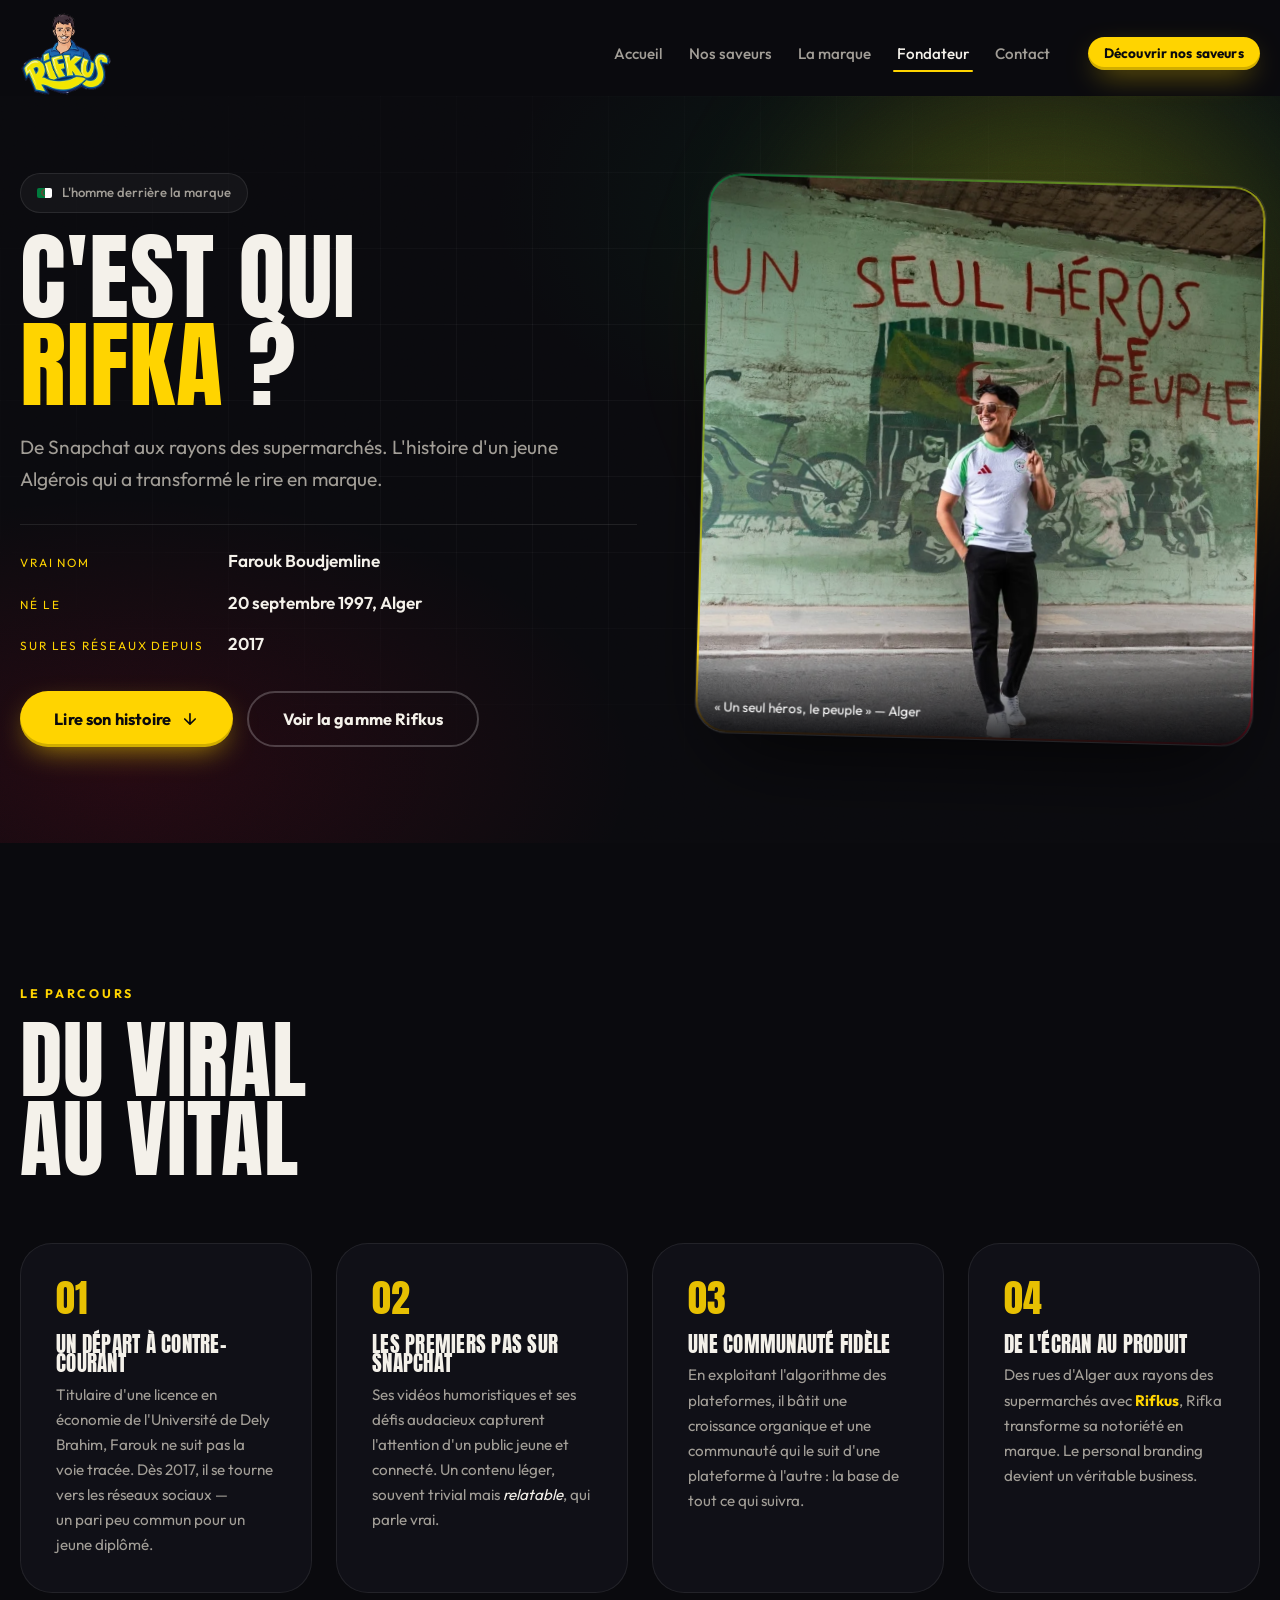
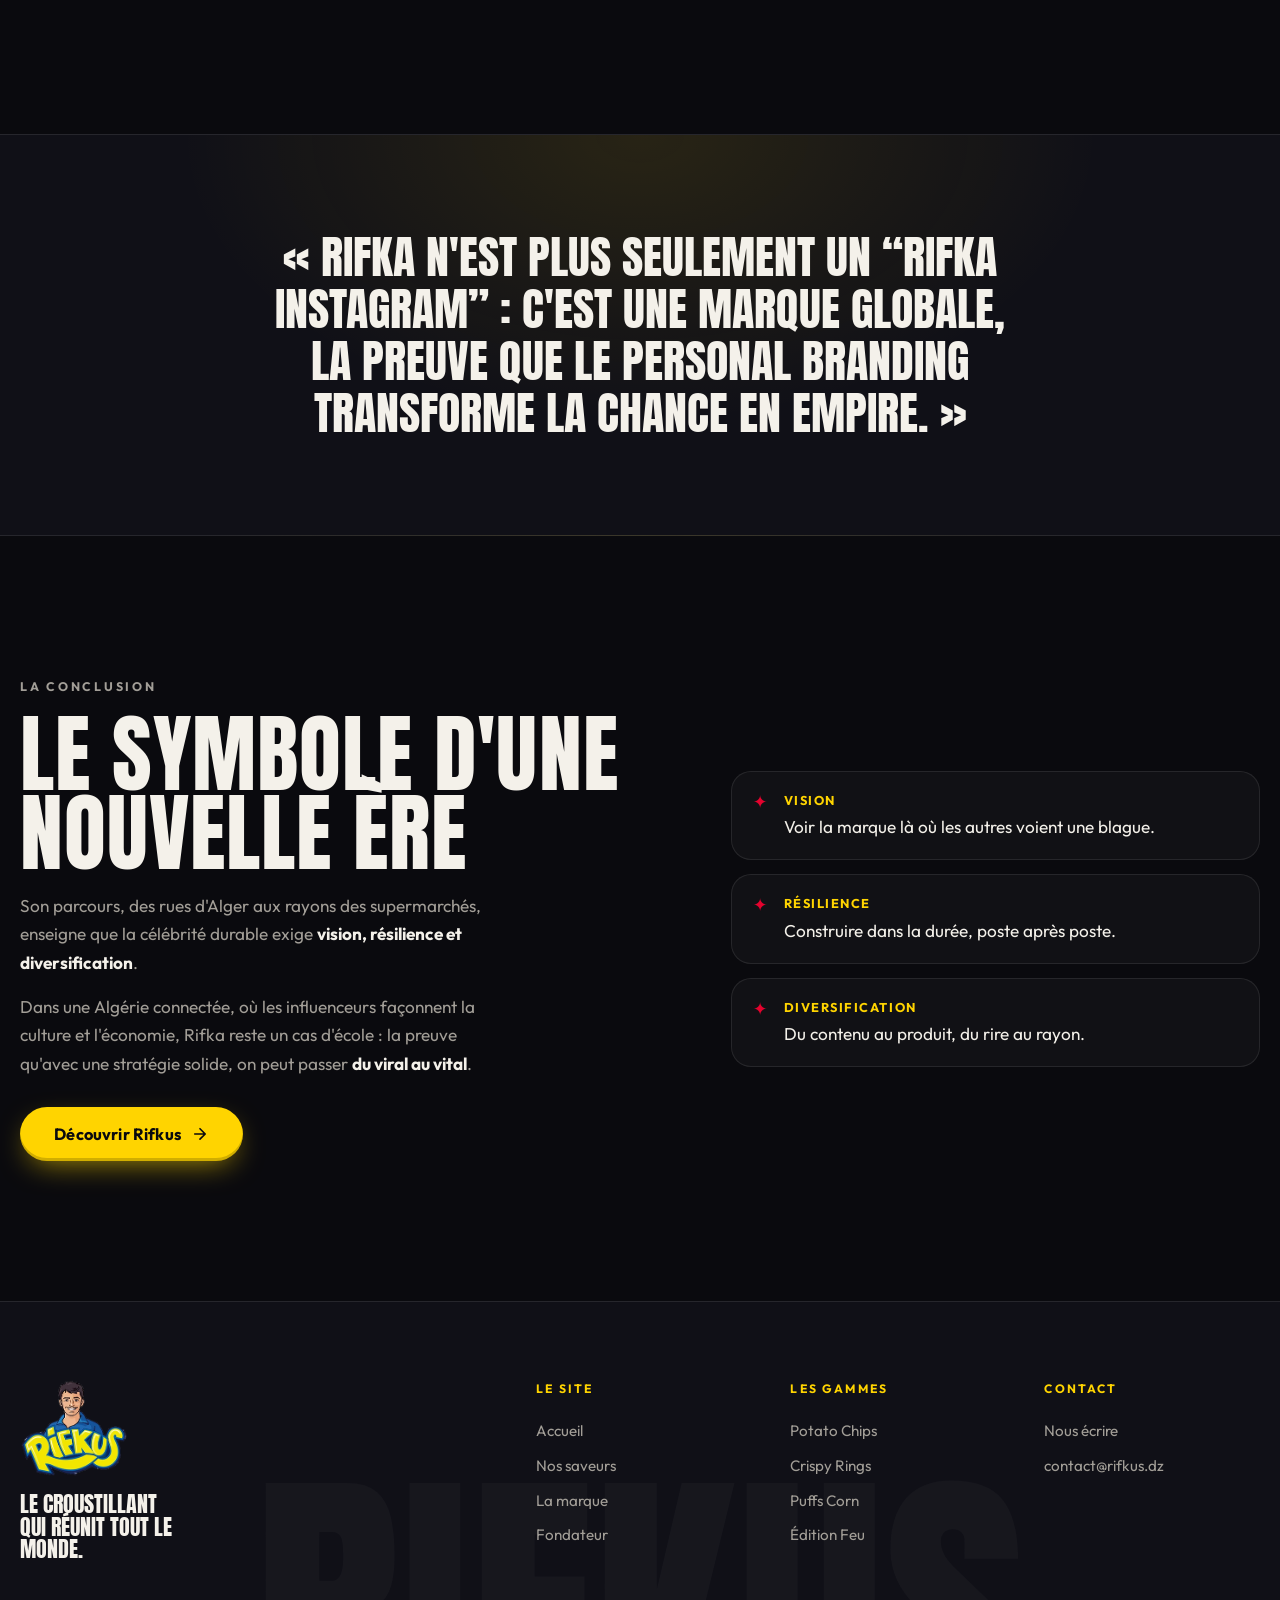
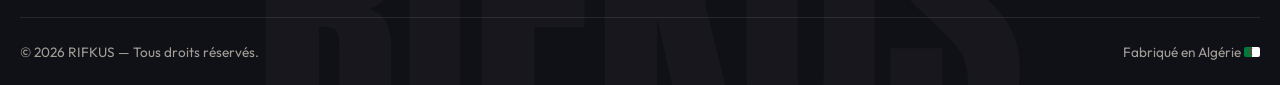
==== commit 8bc50386: "Renomme le lien de menu « Rifka » en « Fondateur » Libellé du menu et du pied de page (accueil + pag" ====
--- a/rifka.html
+++ b/rifka.html
@@ -58,7 +58,7 @@
       <a href="index.html" class="nav__link">Accueil</a>
       <a href="index.html#saveurs" class="nav__link">Nos saveurs</a>
       <a href="index.html#marque" class="nav__link">La marque</a>
-      <a href="rifka.html" class="nav__link is-active">Rifka</a>
+      <a href="rifka.html" class="nav__link is-active">Fondateur</a>
       <a href="index.html#contact" class="nav__link">Contact</a>
       <a href="index.html#saveurs" class="btn btn--primary btn--sm nav__cta">Découvrir nos saveurs</a>
     </nav>
@@ -218,7 +218,7 @@
         <a href="index.html">Accueil</a>
         <a href="index.html#saveurs">Nos saveurs</a>
         <a href="index.html#marque">La marque</a>
-        <a href="rifka.html">Rifka</a>
+        <a href="rifka.html">Fondateur</a>
       </div>
       <div>
         <h4>Les gammes</h4>
